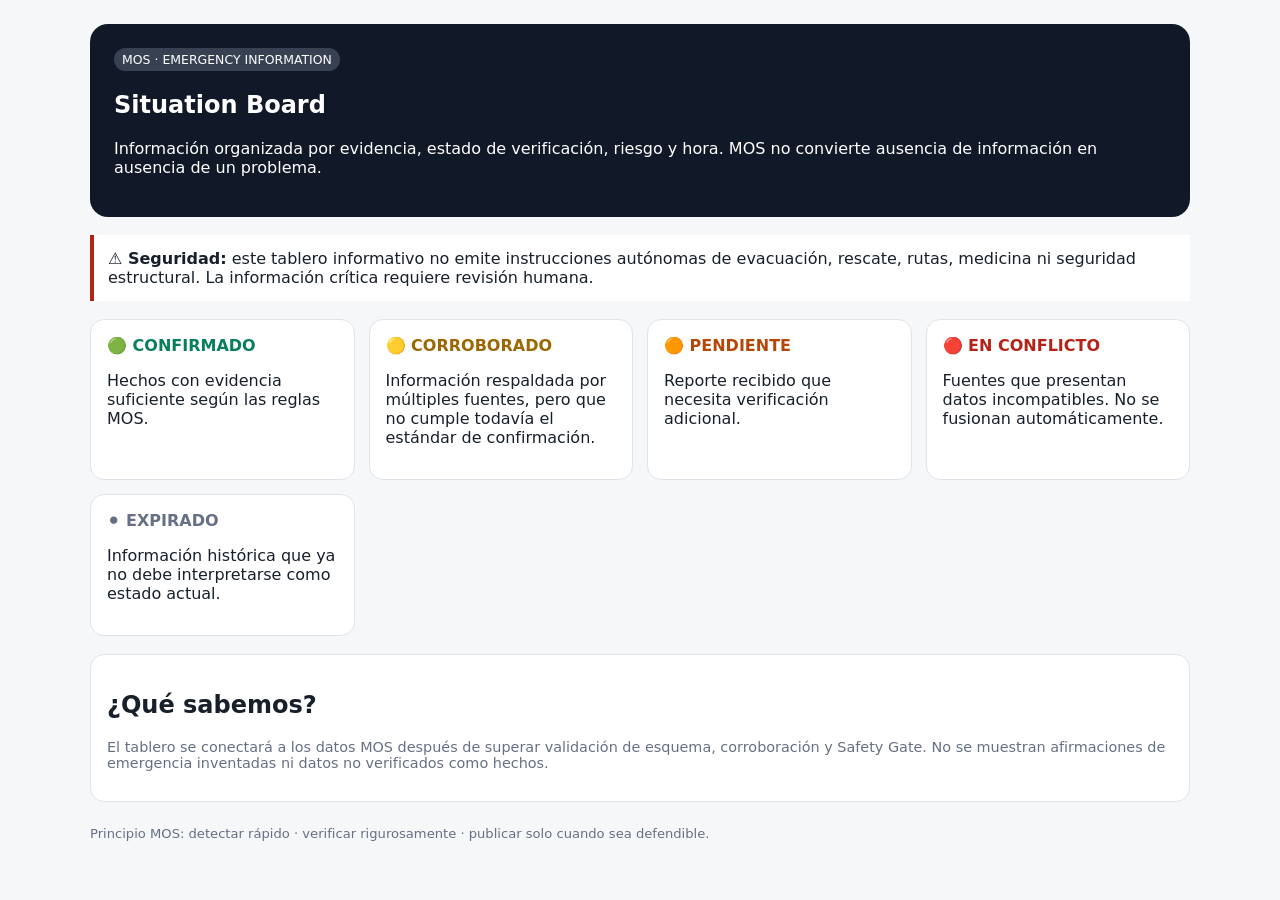
==== web/index.html @ 27cbde01 "feat(mos): add safety-first situation board shell" ====
<!doctype html>
<html lang="es">
<head>
  <meta charset="utf-8">
  <meta name="viewport" content="width=device-width,initial-scale=1">
  <meta name="description" content="MOS — tablero de situación y verificación de información de emergencia.">
  <title>MOS · Situation Board</title>
  <style>
    :root{font-family:system-ui,-apple-system,Segoe UI,sans-serif;color:#17202a;background:#f5f7f9}body{margin:0}.wrap{max-width:1100px;margin:auto;padding:24px}.hero{background:#111827;color:#fff;border-radius:18px;padding:24px}.tag{display:inline-block;font-size:.78rem;padding:4px 8px;border-radius:999px;background:#374151}.grid{display:grid;grid-template-columns:repeat(auto-fit,minmax(230px,1fr));gap:14px;margin-top:18px}.card{background:#fff;border:1px solid #dfe4ea;border-radius:14px;padding:16px}.status{font-weight:800}.green{color:#087f5b}.yellow{color:#9a6700}.orange{color:#b54708}.red{color:#b42318}.gray{color:#667085}.notice{margin-top:18px;padding:14px;border-left:4px solid #b42318;background:#fff}.small{font-size:.9rem;color:#667085}footer{margin-top:24px;font-size:.82rem;color:#667085}</style>
</head>
<body>
<main class="wrap">
<section class="hero">
  <span class="tag">MOS · EMERGENCY INFORMATION</span>
  <h1>Situation Board</h1>
  <p>Información organizada por evidencia, estado de verificación, riesgo y hora. MOS no convierte ausencia de información en ausencia de un problema.</p>
</section>
<section class="notice"><strong>⚠️ Seguridad:</strong> este tablero informativo no emite instrucciones autónomas de evacuación, rescate, rutas, medicina ni seguridad estructural. La información crítica requiere revisión humana.</section>
<section class="grid" aria-label="Estados MOS">
  <article class="card"><div class="status green">🟢 CONFIRMADO</div><p>Hechos con evidencia suficiente según las reglas MOS.</p></article>
  <article class="card"><div class="status yellow">🟡 CORROBORADO</div><p>Información respaldada por múltiples fuentes, pero que no cumple todavía el estándar de confirmación.</p></article>
  <article class="card"><div class="status orange">🟠 PENDIENTE</div><p>Reporte recibido que necesita verificación adicional.</p></article>
  <article class="card"><div class="status red">🔴 EN CONFLICTO</div><p>Fuentes que presentan datos incompatibles. No se fusionan automáticamente.</p></article>
  <article class="card"><div class="status gray">⚫ EXPIRADO</div><p>Información histórica que ya no debe interpretarse como estado actual.</p></article>
</section>
<section class="card" style="margin-top:18px">
  <h2>¿Qué sabemos?</h2>
  <p class="small">El tablero se conectará a los datos MOS después de superar validación de esquema, corroboración y Safety Gate. No se muestran afirmaciones de emergencia inventadas ni datos no verificados como hechos.</p>
</section>
<footer>Principio MOS: detectar rápido · verificar rigurosamente · publicar solo cuando sea defendible.</footer>
</main>
</body>
</html>
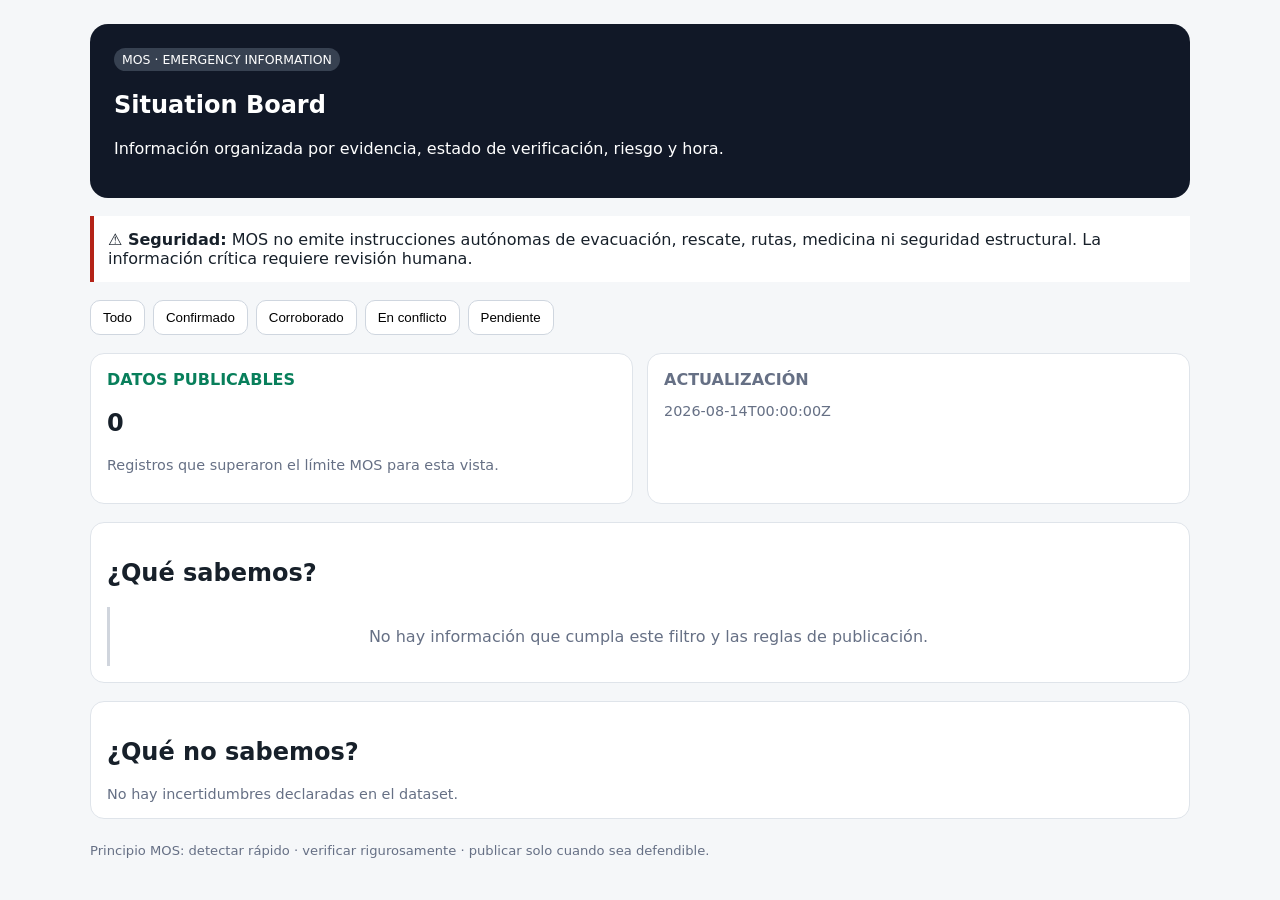
==== commit a317e9d7: "feat(mos): connect situation board to gated dataset" ====
--- a/web/index.html
+++ b/web/index.html
@@ -1,33 +1,26 @@
 <!doctype html>
 <html lang="es">
 <head>
-  <meta charset="utf-8">
-  <meta name="viewport" content="width=device-width,initial-scale=1">
-  <meta name="description" content="MOS — tablero de situación y verificación de información de emergencia.">
-  <title>MOS · Situation Board</title>
-  <style>
-    :root{font-family:system-ui,-apple-system,Segoe UI,sans-serif;color:#17202a;background:#f5f7f9}body{margin:0}.wrap{max-width:1100px;margin:auto;padding:24px}.hero{background:#111827;color:#fff;border-radius:18px;padding:24px}.tag{display:inline-block;font-size:.78rem;padding:4px 8px;border-radius:999px;background:#374151}.grid{display:grid;grid-template-columns:repeat(auto-fit,minmax(230px,1fr));gap:14px;margin-top:18px}.card{background:#fff;border:1px solid #dfe4ea;border-radius:14px;padding:16px}.status{font-weight:800}.green{color:#087f5b}.yellow{color:#9a6700}.orange{color:#b54708}.red{color:#b42318}.gray{color:#667085}.notice{margin-top:18px;padding:14px;border-left:4px solid #b42318;background:#fff}.small{font-size:.9rem;color:#667085}footer{margin-top:24px;font-size:.82rem;color:#667085}</style>
+<meta charset="utf-8"><meta name="viewport" content="width=device-width,initial-scale=1">
+<meta name="description" content="MOS — tablero de situación y verificación de información de emergencia.">
+<title>MOS · Situation Board</title>
+<style>:root{font-family:system-ui,-apple-system,Segoe UI,sans-serif;color:#17202a;background:#f5f7f9}body{margin:0}.wrap{max-width:1100px;margin:auto;padding:24px}.hero{background:#111827;color:#fff;border-radius:18px;padding:24px}.tag{display:inline-block;font-size:.78rem;padding:4px 8px;border-radius:999px;background:#374151}.grid{display:grid;grid-template-columns:repeat(auto-fit,minmax(220px,1fr));gap:14px;margin-top:18px}.card{background:#fff;border:1px solid #dfe4ea;border-radius:14px;padding:16px}.status{font-weight:800}.green{color:#087f5b}.yellow{color:#9a6700}.orange{color:#b54708}.red{color:#b42318}.gray{color:#667085}.notice{margin-top:18px;padding:14px;border-left:4px solid #b42318;background:#fff}.small{font-size:.9rem;color:#667085}button{border:1px solid #cfd6df;background:#fff;border-radius:10px;padding:9px 12px;cursor:pointer}.toolbar{display:flex;gap:8px;flex-wrap:wrap;margin-top:18px}.fact{margin-top:12px;border-top:1px solid #eee;padding-top:12px}.meta{font-size:.82rem;color:#667085}.timeline{border-left:3px solid #d0d5dd;padding-left:14px}.empty{padding:20px;text-align:center;color:#667085}footer{margin-top:24px;font-size:.82rem;color:#667085}</style>
 </head>
-<body>
-<main class="wrap">
-<section class="hero">
-  <span class="tag">MOS · EMERGENCY INFORMATION</span>
-  <h1>Situation Board</h1>
-  <p>Información organizada por evidencia, estado de verificación, riesgo y hora. MOS no convierte ausencia de información en ausencia de un problema.</p>
-</section>
-<section class="notice"><strong>⚠️ Seguridad:</strong> este tablero informativo no emite instrucciones autónomas de evacuación, rescate, rutas, medicina ni seguridad estructural. La información crítica requiere revisión humana.</section>
-<section class="grid" aria-label="Estados MOS">
-  <article class="card"><div class="status green">🟢 CONFIRMADO</div><p>Hechos con evidencia suficiente según las reglas MOS.</p></article>
-  <article class="card"><div class="status yellow">🟡 CORROBORADO</div><p>Información respaldada por múltiples fuentes, pero que no cumple todavía el estándar de confirmación.</p></article>
-  <article class="card"><div class="status orange">🟠 PENDIENTE</div><p>Reporte recibido que necesita verificación adicional.</p></article>
-  <article class="card"><div class="status red">🔴 EN CONFLICTO</div><p>Fuentes que presentan datos incompatibles. No se fusionan automáticamente.</p></article>
-  <article class="card"><div class="status gray">⚫ EXPIRADO</div><p>Información histórica que ya no debe interpretarse como estado actual.</p></article>
-</section>
-<section class="card" style="margin-top:18px">
-  <h2>¿Qué sabemos?</h2>
-  <p class="small">El tablero se conectará a los datos MOS después de superar validación de esquema, corroboración y Safety Gate. No se muestran afirmaciones de emergencia inventadas ni datos no verificados como hechos.</p>
-</section>
+<body><main class="wrap">
+<section class="hero"><span class="tag">MOS · EMERGENCY INFORMATION</span><h1>Situation Board</h1><p>Información organizada por evidencia, estado de verificación, riesgo y hora.</p></section>
+<section class="notice"><strong>⚠️ Seguridad:</strong> MOS no emite instrucciones autónomas de evacuación, rescate, rutas, medicina ni seguridad estructural. La información crítica requiere revisión humana.</section>
+<div class="toolbar" aria-label="Filtros"><button data-filter="ALL">Todo</button><button data-filter="CONFIRMED_EVENT">Confirmado</button><button data-filter="CORROBORATED_FACT">Corroborado</button><button data-filter="CONFLICTING_REPORTS">En conflicto</button><button data-filter="PENDING_VERIFICATION">Pendiente</button></div>
+<section id="summary" class="grid" aria-label="Resumen"></section>
+<section class="card" style="margin-top:18px"><h2>¿Qué sabemos?</h2><div id="facts" class="timeline"><div class="empty">Cargando únicamente datos que hayan pasado el límite de publicación MOS…</div></div></section>
+<section class="card" style="margin-top:18px"><h2>¿Qué no sabemos?</h2><div id="unknowns" class="small">MOS mostrará aquí incertidumbres explícitas cuando existan en el dataset.</div></section>
 <footer>Principio MOS: detectar rápido · verificar rigurosamente · publicar solo cuando sea defendible.</footer>
 </main>
-</body>
-</html>
+<script>
+const DATA_URL='../data/public_situation.json'; let data={situations:[]},filter='ALL';
+const labels={CONFIRMED_EVENT:'🟢 CONFIRMADO',CONFIRMED_FACT:'🟢 CONFIRMADO',CORROBORATED_FACT:'🟡 CORROBORADO',CONFLICTING_REPORTS:'🔴 EN CONFLICTO',PENDING_VERIFICATION:'🟠 PENDIENTE',EXPIRED:'⚫ EXPIRADO'};
+async function load(){try{const r=await fetch(DATA_URL,{cache:'no-store'});if(!r.ok)throw new Error();data=await r.json();render()}catch(e){document.getElementById('facts').innerHTML='<div class="empty">No se pudo cargar el dataset MOS. No se mostrarán datos de emergencia por defecto.</div>'}}
+function render(){const rows=(data.situations||[]).filter(x=>filter==='ALL'||x.verification_state===filter);document.getElementById('summary').innerHTML=`<article class="card"><div class="status green">DATOS PUBLICABLES</div><h2>${rows.length}</h2><p class="small">Registros que superaron el límite MOS para esta vista.</p></article><article class="card"><div class="status gray">ACTUALIZACIÓN</div><p class="small">${data.generated_at||'No disponible'}</p></article>`;document.getElementById('facts').innerHTML=rows.length?rows.map(x=>`<article class="fact"><strong>${labels[x.verification_state]||x.verification_state}</strong><h3>${esc(x.title||'Sin título')}</h3><p>${esc(x.summary||'')}</p><div class="meta">Fuente: ${esc(x.source||'No disponible')} · Riesgo: ${esc(x.risk||'No disponible')} · Publicado: ${esc(x.published_at||'No disponible')}</div><p>${x.source_url?`<a href="${safeUrl(x.source_url)}" rel="noopener noreferrer" target="_blank">Ver fuente original</a>`:''}</p></article>`).join(''):'<div class="empty">No hay información que cumpla este filtro y las reglas de publicación.</div>';
+const unknowns=(data.unknowns||[]);document.getElementById('unknowns').innerHTML=unknowns.length?'<ul>'+unknowns.map(x=>`<li>${esc(x)}</li>`).join('')+'</ul>':'No hay incertidumbres declaradas en el dataset.'}
+function esc(s){return String(s).replace(/[&<>\"']/g,c=>({'&':'&amp;','<':'&lt;','>':'&gt;','\"':'&quot;',"'":'&#39;'}[c]))};function safeUrl(u){try{const x=new URL(u,location.href);return ['https:','http:'].includes(x.protocol)?x.href:'#'}catch{return '#'}}
+document.querySelectorAll('button[data-filter]').forEach(b=>b.onclick=()=>{filter=b.dataset.filter;render()});load();
+</script></body></html>
